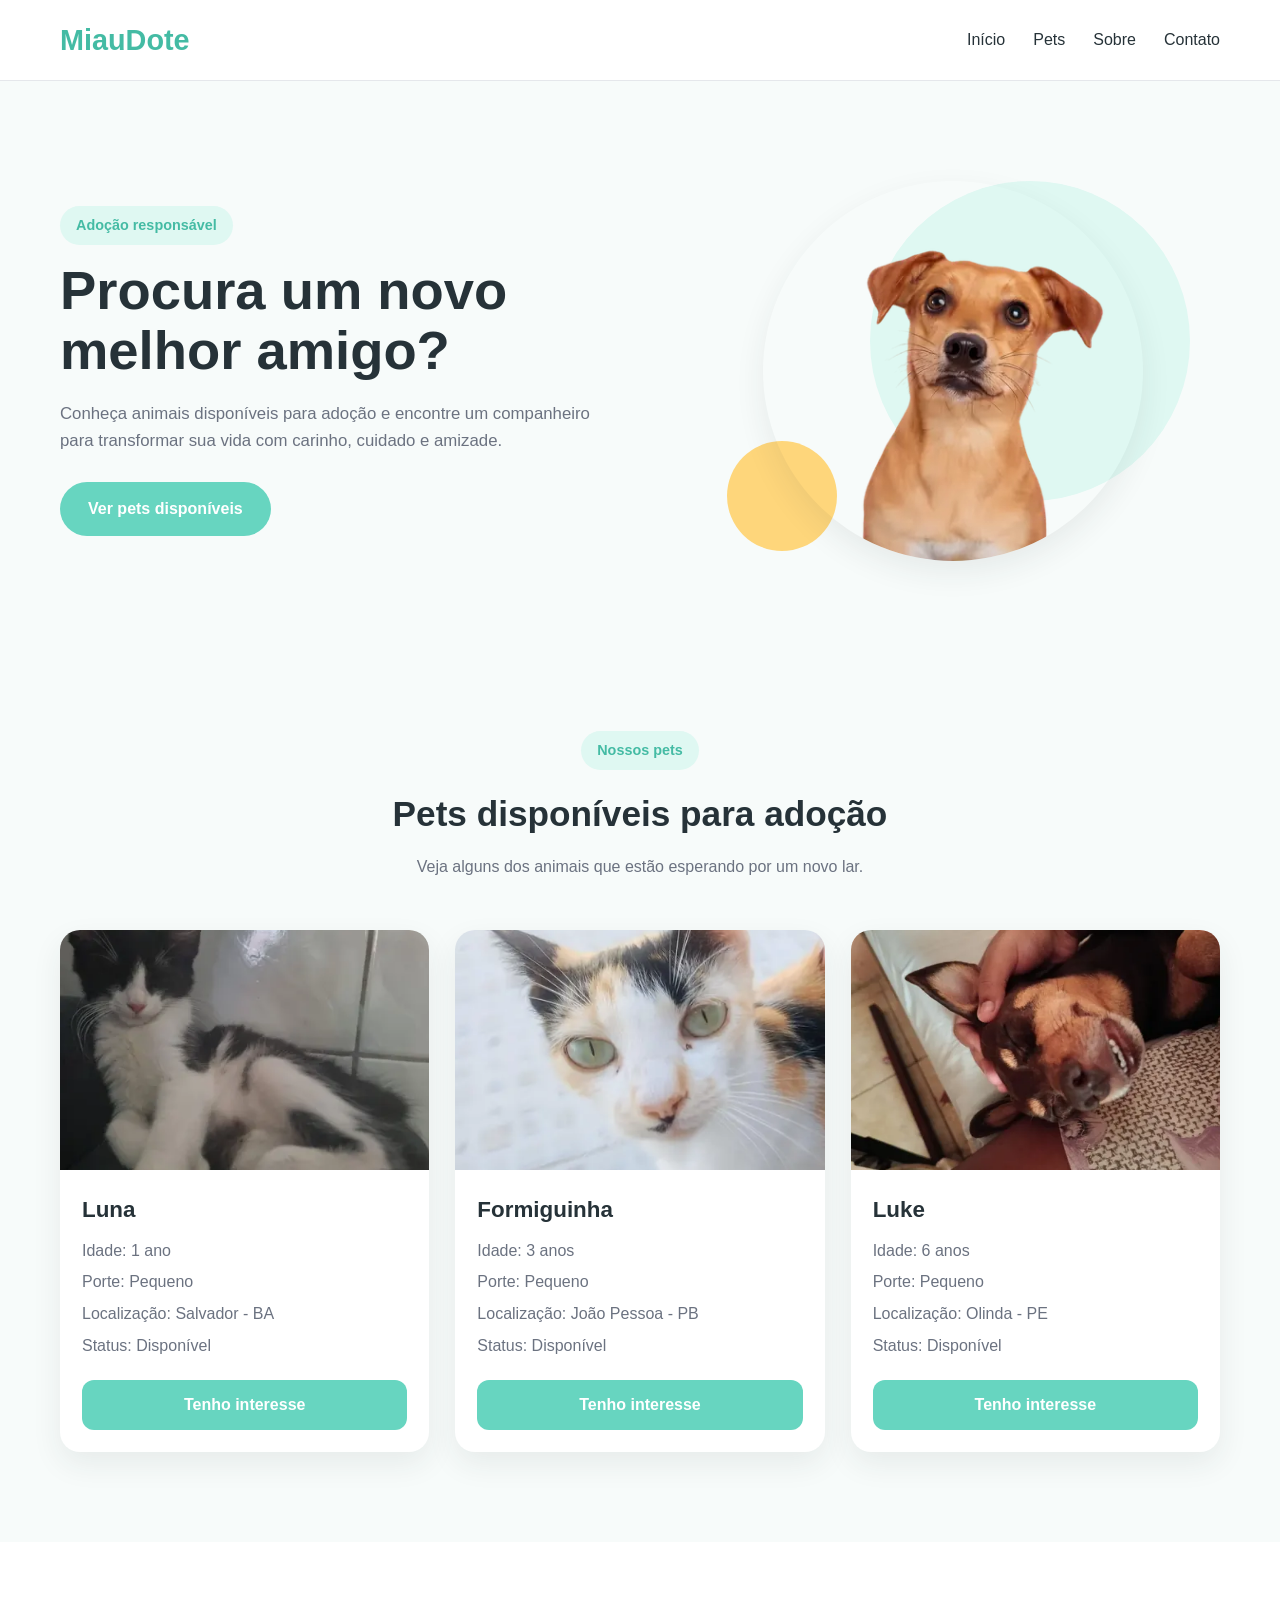
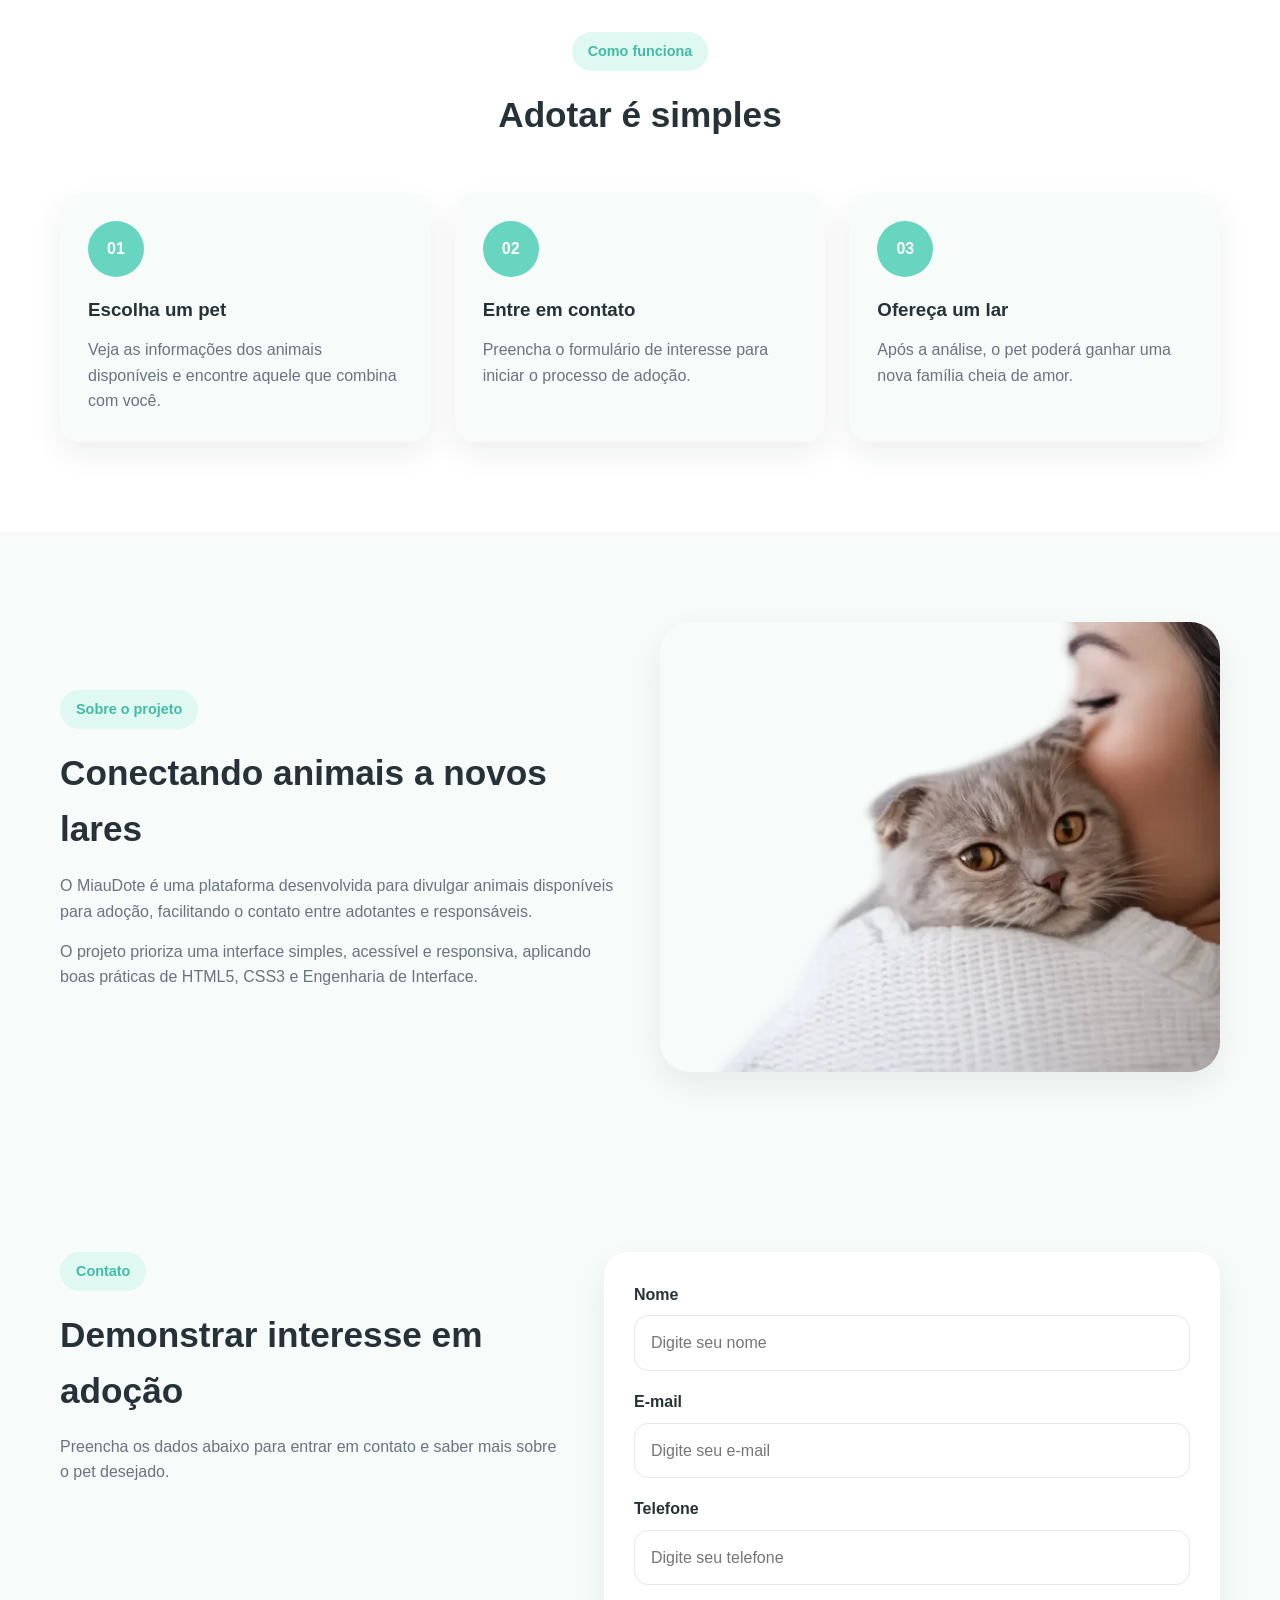
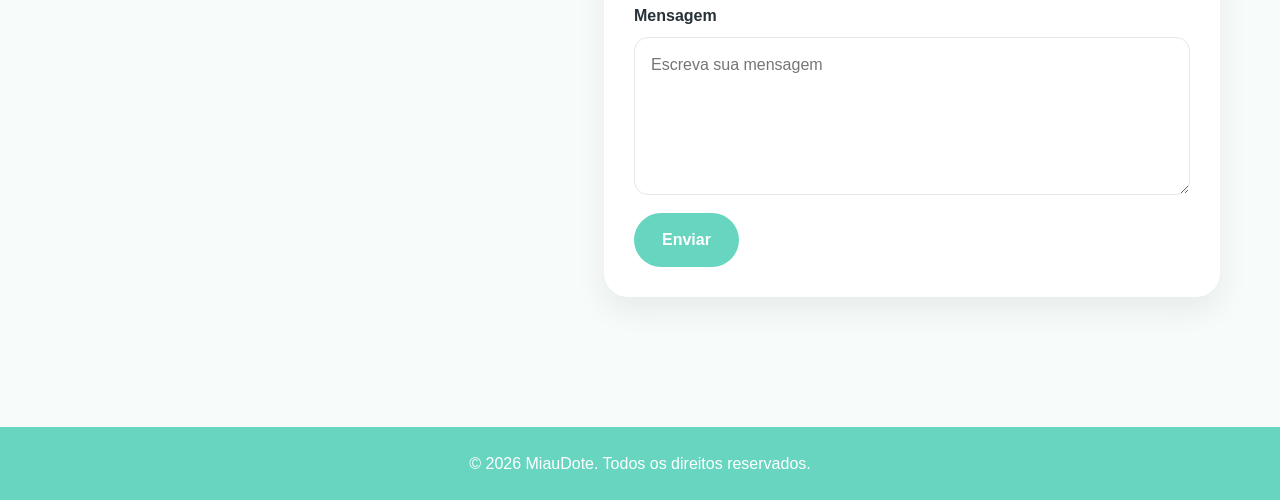
==== index.html @ f219fa68 "first commit" ====
<!DOCTYPE html>
<html lang="pt-BR">
<head>
  <meta charset="UTF-8">
  <meta name="viewport" content="width=device-width, initial-scale=1.0">
  <title>MiauDote</title>
  <link rel="stylesheet" href="./css/style.css">
</head>
<body>
  <header class="header">
    <div class="container header-content">
      <a href="#inicio" class="logo">MiauDote</a>

      <nav class="nav">
        <ul class="nav-list">
          <li><a href="#inicio">Início</a></li>
          <li><a href="#pets">Pets</a></li>
          <li><a href="#sobre">Sobre</a></li>
          <li><a href="#contato">Contato</a></li>
        </ul>
      </nav>
    </div>
  </header>

  <main>
    <section id="inicio" class="hero">
      <div class="container hero-content">
        <div class="hero-text">
          <span class="tag">Adoção responsável</span>
          <h1>Procura um novo melhor amigo?</h1>
          <p>
            Conheça animais disponíveis para adoção e encontre um companheiro
            para transformar sua vida com carinho, cuidado e amizade.
          </p>
          <a href="#pets" class="btn">Ver pets disponíveis</a>
        </div>

        <div class="hero-image">
          <div class="hero-shape hero-shape-1"></div>
          <div class="hero-shape hero-shape-2"></div>
          <img
            src="./img/pets/pet-destaque.webp"
            alt="Pet em destaque para adoção"
            width="600"
            height="400"
            decoding="async"
            fetchpriority="high"
          >
        </div>
      </div>
    </section>

    <section id="pets" class="pets section">
      <div class="container">
        <div class="section-top">
          <span class="section-tag">Nossos pets</span>
          <h2>Pets disponíveis para adoção</h2>
          <p>
            Veja alguns dos animais que estão esperando por um novo lar.
          </p>
        </div>

        <div class="pets-grid">
          <article class="pet-card">
            <img
              src="./img/pets/pet1.webp"
              alt="Gato disponível para adoção"
              width="450"
              height="600"
              loading="lazy"
              decoding="async"
            >
            <div class="pet-info">
              <h3>Luna</h3>
              <p>Idade: 1 ano</p>
              <p>Porte: Pequeno</p>
              <p>Localização: Salvador - BA</p>
              <p>Status: Disponível</p>
              <button>Tenho interesse</button>
            </div>
          </article>

          <article class="pet-card">
            <img
              src="./img/pets/pet2.webp"
              alt="Gato disponível para adoção"
              width="450"
              height="580"
              loading="lazy"
              decoding="async"
            >
            <div class="pet-info">
              <h3>Formiguinha</h3>
              <p>Idade: 3 anos</p>
              <p>Porte: Pequeno</p>
              <p>Localização: João Pessoa - PB</p>
              <p>Status: Disponível</p>
              <button>Tenho interesse</button>
            </div>
          </article>

          <article class="pet-card">
            <img
              src="./img/pets/pet3.webp"
              alt="Cachorro disponível para adoção"
              width="600"
              height="337"
              loading="lazy"
              decoding="async"
            >
            <div class="pet-info">
              <h3>Luke</h3>
              <p>Idade: 6 anos</p>
              <p>Porte: Pequeno</p>
              <p>Localização: Olinda - PE</p>
              <p>Status: Disponível</p>
              <button>Tenho interesse</button>
            </div>
          </article>
        </div>
      </div>
    </section>

    <section class="steps section">
      <div class="container">
        <div class="section-top">
          <span class="section-tag">Como funciona</span>
          <h2>Adotar é simples</h2>
        </div>

        <div class="steps-grid">
          <article class="step-card">
            <div class="step-number">01</div>
            <h3>Escolha um pet</h3>
            <p>Veja as informações dos animais disponíveis e encontre aquele que combina com você.</p>
          </article>

          <article class="step-card">
            <div class="step-number">02</div>
            <h3>Entre em contato</h3>
            <p>Preencha o formulário de interesse para iniciar o processo de adoção.</p>
          </article>

          <article class="step-card">
            <div class="step-number">03</div>
            <h3>Ofereça um lar</h3>
            <p>Após a análise, o pet poderá ganhar uma nova família cheia de amor.</p>
          </article>
        </div>
      </div>
    </section>

    <section id="sobre" class="about section">
      <div class="container about-content">
        <div class="about-text">
          <span class="section-tag">Sobre o projeto</span>
          <h2>Conectando animais a novos lares</h2>
          <p>
            O MiauDote é uma plataforma desenvolvida para divulgar animais
            disponíveis para adoção, facilitando o contato entre adotantes
            e responsáveis.
          </p>
          <p>
            O projeto prioriza uma interface simples, acessível e responsiva,
            aplicando boas práticas de HTML5, CSS3 e Engenharia de Interface.
          </p>
        </div>

        <div class="about-image">
          <img
            src="./img/pets/pet4.webp"
            alt="Pessoa segurando um gato"
            width="700"
            height="466"
            loading="lazy"
            decoding="async"
          >
        </div>
      </div>
    </section>

    <section id="contato" class="contact section">
      <div class="container contact-content">
        <div class="contact-text">
          <span class="section-tag">Contato</span>
          <h2>Demonstrar interesse em adoção</h2>
          <p>
            Preencha os dados abaixo para entrar em contato e saber mais sobre o pet desejado.
          </p>
        </div>

        <form class="contact-form">
          <div class="input-group">
            <label for="nome">Nome</label>
            <input type="text" id="nome" name="nome" placeholder="Digite seu nome">
          </div>

          <div class="input-group">
            <label for="email">E-mail</label>
            <input type="email" id="email" name="email" placeholder="Digite seu e-mail">
          </div>

          <div class="input-group">
            <label for="telefone">Telefone</label>
            <input type="tel" id="telefone" name="telefone" placeholder="Digite seu telefone">
          </div>

          <div class="input-group">
            <label for="mensagem">Mensagem</label>
            <textarea id="mensagem" name="mensagem" rows="5" placeholder="Escreva sua mensagem"></textarea>
          </div>

          <button type="submit" class="btn">Enviar</button>
        </form>
      </div>
    </section>
  </main>

  <footer class="footer">
    <div class="container footer-content">
      <p>&copy; 2026 MiauDote. Todos os direitos reservados.</p>
    </div>
  </footer>

  <script src="./js/script.js" defer></script>
</body>
</html>
---- css/style.css ----
:root {
  --cor-primaria: #67d5c0;
  --cor-primaria-escura: #44bba4;
  --cor-primaria-suave: #dff8f2;
  --cor-fundo: #f7fbfa;
  --cor-branca: #ffffff;
  --cor-texto: #263238;
  --cor-texto-suave: #6b7280;
  --cor-borda: #e5e7eb;
  --cor-destaque: #ffd166;
  --sombra: 0 12px 30px rgba(38, 50, 56, 0.08);
  --raio: 20px;
  --transicao: 0.3s ease;
}

* {
  margin: 0;
  padding: 0;
  box-sizing: border-box;
}

html {
  scroll-behavior: smooth;
}

body {
  font-family: Arial, Helvetica, sans-serif;
  background: var(--cor-fundo);
  color: var(--cor-texto);
  line-height: 1.6;
}

img {
  max-width: 100%;
  display: block;
}

a {
  text-decoration: none;
  color: inherit;
}

button,
input,
textarea {
  font: inherit;
}

.container {
  width: 100%;
  max-width: 1200px;
  margin: 0 auto;
  padding: 0 20px;
}

.section {
  padding: 90px 0;
}

.section-top {
  text-align: center;
  max-width: 700px;
  margin: 0 auto 50px;
}

.section-top h2 {
  font-size: 2.2rem;
  margin-bottom: 12px;
}

.section-top p {
  color: var(--cor-texto-suave);
}

.section-tag,
.tag {
  display: inline-block;
  background: var(--cor-primaria-suave);
  color: var(--cor-primaria-escura);
  padding: 8px 16px;
  border-radius: 999px;
  font-size: 0.9rem;
  font-weight: 600;
  margin-bottom: 16px;
}

.btn {
  display: inline-block;
  background: var(--cor-primaria);
  color: var(--cor-branca);
  padding: 14px 28px;
  border-radius: 999px;
  font-weight: 600;
  border: none;
  cursor: pointer;
  transition: var(--transicao);
}

.btn:hover {
  background: var(--cor-primaria-escura);
  transform: translateY(-2px);
}

.header {
  background: var(--cor-branca);
  border-bottom: 1px solid var(--cor-borda);
  position: sticky;
  top: 0;
  z-index: 1000;
}

.header-content {
  min-height: 80px;
  display: flex;
  justify-content: space-between;
  align-items: center;
}

.logo {
  font-size: 1.8rem;
  font-weight: 800;
  color: var(--cor-primaria-escura);
}

.nav-list {
  list-style: none;
  display: flex;
  gap: 28px;
}

.nav-list a {
  font-weight: 500;
  color: var(--cor-texto);
  transition: var(--transicao);
}

.nav-list a:hover {
  color: var(--cor-primaria-escura);
}

.hero {
  padding: 80px 0 60px;
}

.hero-content {
  display: grid;
  grid-template-columns: 1.1fr 1fr;
  align-items: center;
  gap: 40px;
}

.hero-text h1 {
  font-size: 3.4rem;
  line-height: 1.1;
  margin-bottom: 20px;
}

.hero-text p {
  color: var(--cor-texto-suave);
  font-size: 1.05rem;
  max-width: 560px;
  margin-bottom: 28px;
}

.hero-image {
  position: relative;
  display: flex;
  justify-content: center;
  align-items: center;
  min-height: 420px;
}

.hero-image img {
  width: 100%;
  max-width: 380px;
  height: 380px;
  object-fit: cover;
  object-position: center;
  border-radius: 50%;
  position: relative;
  z-index: 2;
  box-shadow: var(--sombra);
}

.hero-shape {
  position: absolute;
  border-radius: 50%;
  z-index: 1;
}

.hero-shape-1 {
  width: 320px;
  height: 320px;
  background: var(--cor-primaria-suave);
  top: 20px;
  right: 30px;
}

.hero-shape-2 {
  width: 110px;
  height: 110px;
  background: var(--cor-destaque);
  bottom: 30px;
  left: 40px;
  opacity: 0.85;
}

.pets-grid {
  display: grid;
  grid-template-columns: repeat(3, 1fr);
  gap: 26px;
}

.pet-card {
  background: var(--cor-branca);
  border-radius: var(--raio);
  overflow: hidden;
  box-shadow: var(--sombra);
  transition: var(--transicao);
}

.pet-card:hover {
  transform: translateY(-8px);
}

.pet-card img {
  width: 100%;
  height: 240px;
  object-fit: cover;
}

.pet-info {
  padding: 22px;
}

.pet-info h3 {
  font-size: 1.4rem;
  margin-bottom: 10px;
}

.pet-info p {
  color: var(--cor-texto-suave);
  margin-bottom: 6px;
}

.pet-info button {
  margin-top: 16px;
  width: 100%;
  padding: 12px;
  border: none;
  border-radius: 12px;
  background: var(--cor-primaria);
  color: var(--cor-branca);
  font-weight: 600;
  cursor: pointer;
  transition: var(--transicao);
}

.pet-info button:hover {
  background: var(--cor-primaria-escura);
}

.steps {
  background: var(--cor-branca);
}

.steps-grid {
  display: grid;
  grid-template-columns: repeat(3, 1fr);
  gap: 24px;
}

.step-card {
  background: var(--cor-fundo);
  border-radius: var(--raio);
  padding: 28px;
  box-shadow: var(--sombra);
}

.step-number {
  width: 56px;
  height: 56px;
  border-radius: 50%;
  background: var(--cor-primaria);
  color: var(--cor-branca);
  display: flex;
  align-items: center;
  justify-content: center;
  font-weight: 700;
  margin-bottom: 18px;
}

.step-card h3 {
  margin-bottom: 12px;
}

.step-card p {
  color: var(--cor-texto-suave);
}

.about-content {
  display: grid;
  grid-template-columns: 1fr 1fr;
  align-items: center;
  gap: 40px;
}

.about-text h2 {
  font-size: 2.2rem;
  margin-bottom: 16px;
}

.about-text p {
  color: var(--cor-texto-suave);
  margin-bottom: 14px;
}

.about-image img {
  border-radius: 30px;
  box-shadow: var(--sombra);
  width: 100%;
  max-height: 450px;
  object-fit: cover;
}

.contact-content {
  display: grid;
  grid-template-columns: 0.9fr 1.1fr;
  gap: 40px;
  align-items: start;
}

.contact-text h2 {
  font-size: 2.2rem;
  margin-bottom: 14px;
}

.contact-text p {
  color: var(--cor-texto-suave);
}

.contact-form {
  background: var(--cor-branca);
  padding: 30px;
  border-radius: 24px;
  box-shadow: var(--sombra);
}

.input-group {
  display: flex;
  flex-direction: column;
  margin-bottom: 18px;
}

.input-group label {
  margin-bottom: 8px;
  font-weight: 600;
}

.input-group input,
.input-group textarea {
  padding: 14px 16px;
  border: 1px solid var(--cor-borda);
  border-radius: 14px;
  outline: none;
  transition: var(--transicao);
}

.input-group input:focus,
.input-group textarea:focus {
  border-color: var(--cor-primaria);
  box-shadow: 0 0 0 4px rgba(103, 213, 192, 0.15);
}

.footer {
  background: var(--cor-primaria);
  color: var(--cor-branca);
  text-align: center;
  padding: 24px 0;
  margin-top: 40px;
}

@media (max-width: 992px) {
  .hero-content,
  .about-content,
  .contact-content {
    grid-template-columns: 1fr;
  }

  .hero-text {
    text-align: center;
  }

  .hero-text p {
    margin-left: auto;
    margin-right: auto;
  }

  .hero-image {
    margin-top: 10px;
  }

  .pets-grid,
  .steps-grid {
    grid-template-columns: repeat(2, 1fr);
  }
}

@media (max-width: 768px) {
  .header-content {
    flex-direction: column;
    justify-content: center;
    gap: 14px;
    padding: 18px 0;
  }

  .nav-list {
    flex-wrap: wrap;
    justify-content: center;
    gap: 16px;
  }

  .hero-text h1 {
    font-size: 2.4rem;
  }

  .section {
    padding: 70px 0;
  }

  .section-top h2,
  .about-text h2,
  .contact-text h2 {
    font-size: 1.8rem;
  }

  .pets-grid,
  .steps-grid {
    grid-template-columns: 1fr;
  }

  .hero-image img {
    max-width: 300px;
    height: 300px;
  }

  .hero-shape-1 {
    width: 240px;
    height: 240px;
  }

  .hero-shape-2 {
    width: 80px;
    height: 80px;
  }
}
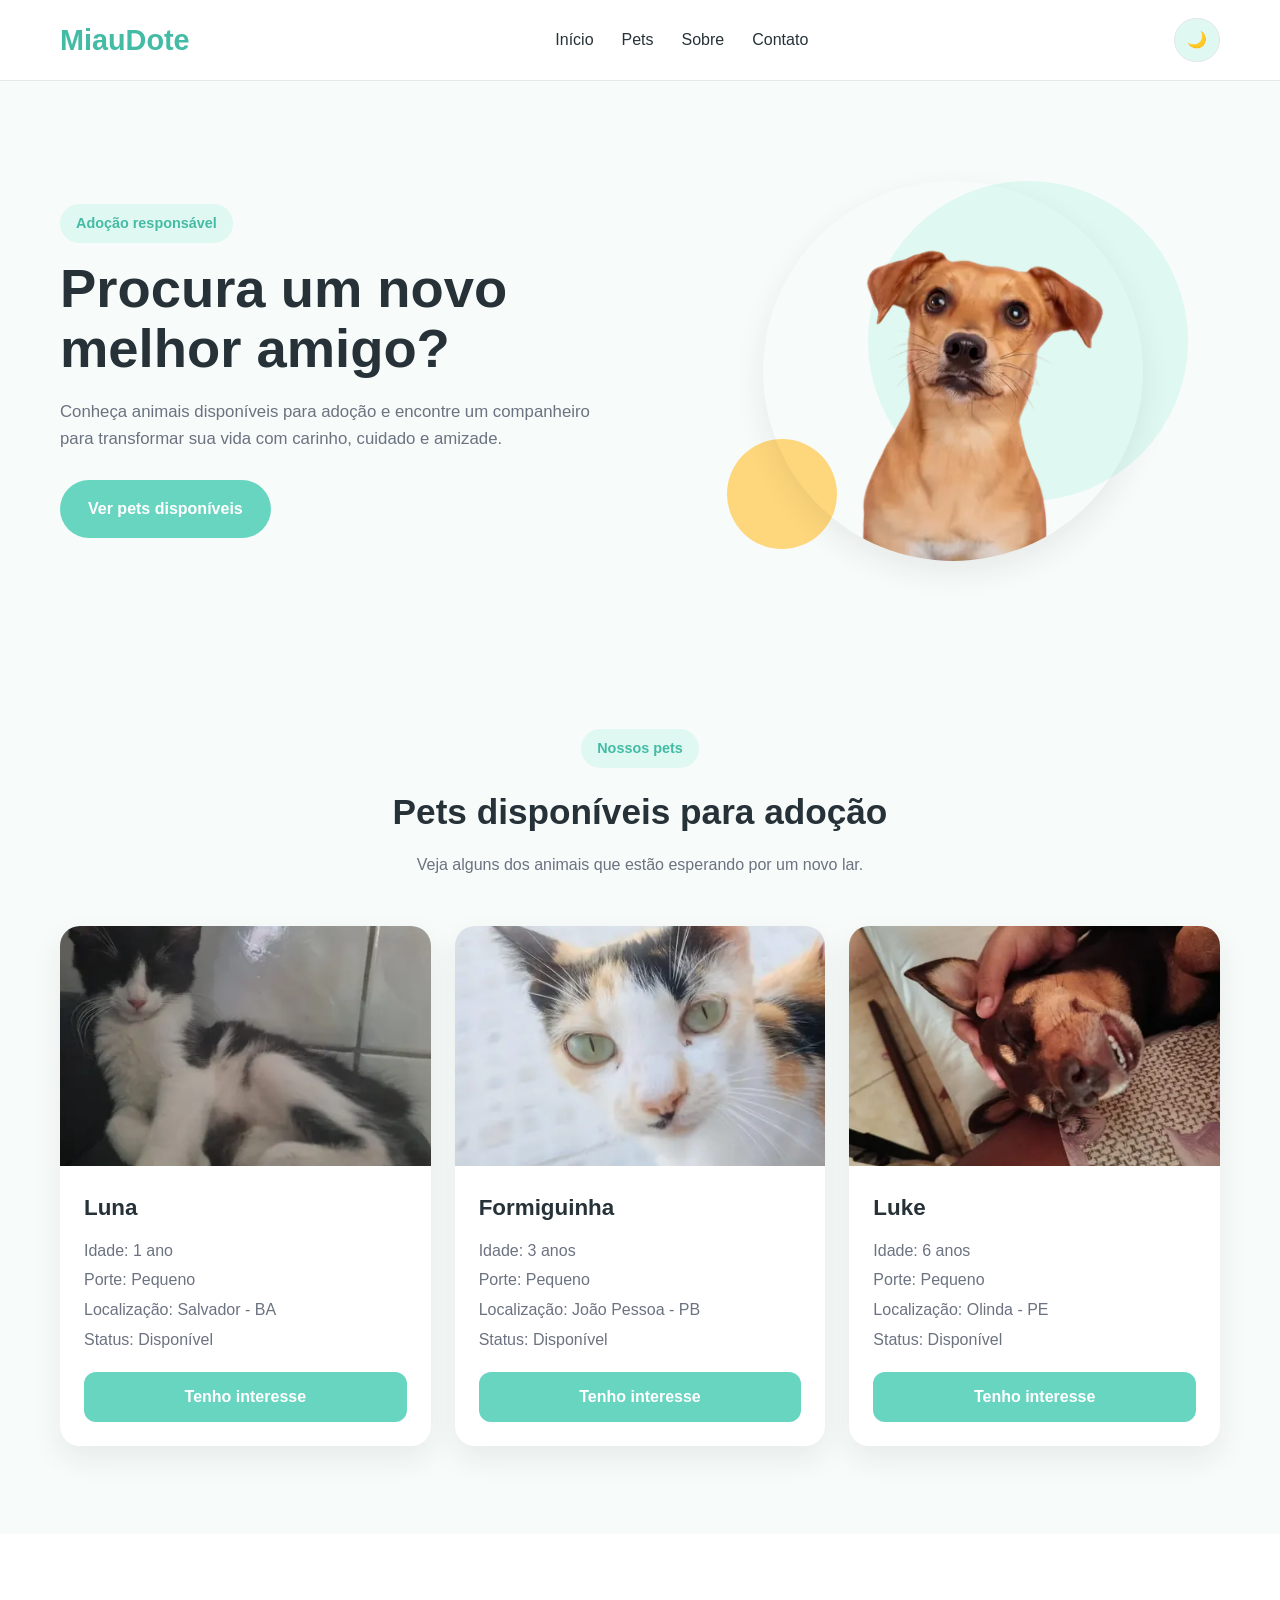
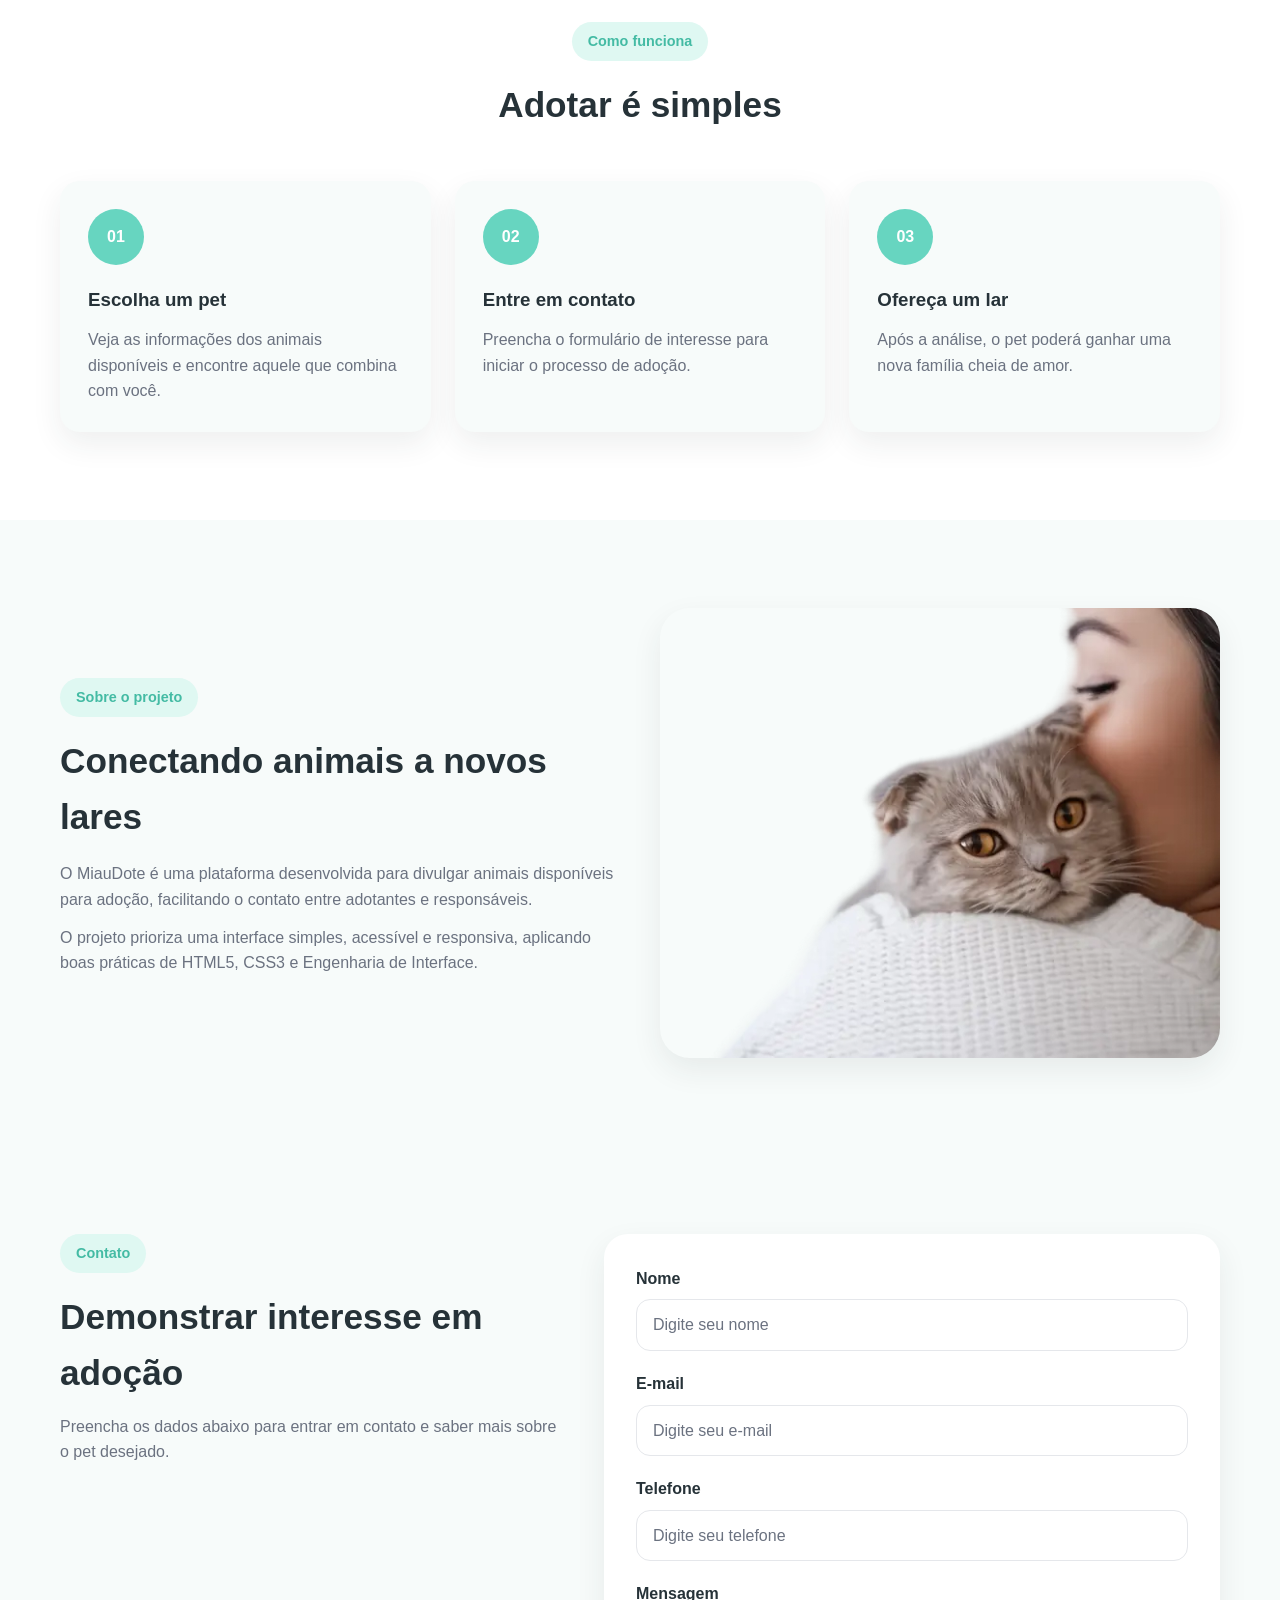
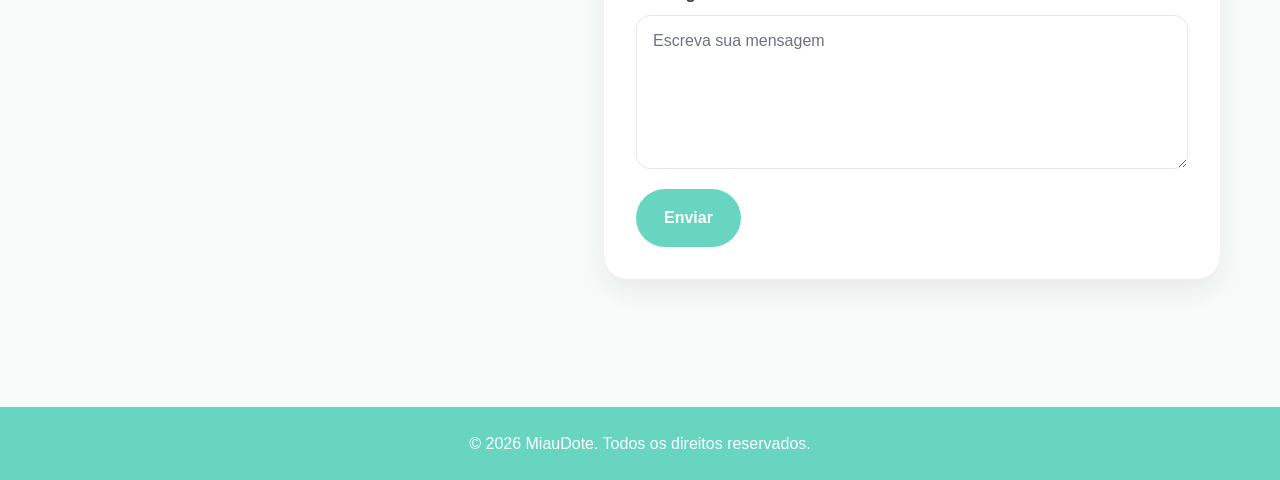
==== commit 761a3271: "Tokens-Types" ====
--- a/index.html
+++ b/index.html
@@ -1,9 +1,10 @@
 <!DOCTYPE html>
-<html lang="pt-BR">
+<html lang="pt-BR" data-theme="light">
 <head>
   <meta charset="UTF-8">
   <meta name="viewport" content="width=device-width, initial-scale=1.0">
   <title>MiauDote</title>
+  <meta name="description" content="Plataforma de adoção responsável para conectar pets a novos lares.">
   <link rel="stylesheet" href="./css/style.css">
 </head>
 <body>
@@ -11,7 +12,7 @@
     <div class="container header-content">
       <a href="#inicio" class="logo">MiauDote</a>
 
-      <nav class="nav">
+      <nav class="nav" aria-label="Navegação principal">
         <ul class="nav-list">
           <li><a href="#inicio">Início</a></li>
           <li><a href="#pets">Pets</a></li>
@@ -19,6 +20,10 @@
           <li><a href="#contato">Contato</a></li>
         </ul>
       </nav>
+
+      <button class="theme-toggle" id="theme-toggle" type="button" aria-label="Alternar tema">
+        🌙
+      </button>
     </div>
   </header>
 
--- a/css/style.css
+++ b/css/style.css
@@ -1,17 +1,7 @@
-:root {
-  --cor-primaria: #67d5c0;
-  --cor-primaria-escura: #44bba4;
-  --cor-primaria-suave: #dff8f2;
-  --cor-fundo: #f7fbfa;
-  --cor-branca: #ffffff;
-  --cor-texto: #263238;
-  --cor-texto-suave: #6b7280;
-  --cor-borda: #e5e7eb;
-  --cor-destaque: #ffd166;
-  --sombra: 0 12px 30px rgba(38, 50, 56, 0.08);
-  --raio: 20px;
-  --transicao: 0.3s ease;
-}
+@import url("./tokens/primitives.css");
+@import url("./tokens/semantic.css");
+@import url("./tokens/spacing.css");
+@import url("./tokens/typography.css");
 
 * {
   margin: 0;
@@ -24,10 +14,13 @@
 }
 
 body {
-  font-family: Arial, Helvetica, sans-serif;
-  background: var(--cor-fundo);
-  color: var(--cor-texto);
-  line-height: 1.6;
+  font-family: var(--font-family-base);
+  background: var(--color-bg-page);
+  color: var(--color-text-primary);
+  line-height: var(--line-height-base);
+  transition:
+    background-color var(--motion-duration-default) var(--motion-easing-default),
+    color var(--motion-duration-default) var(--motion-easing-default);
 }
 
 img {
@@ -48,118 +41,146 @@
 
 .container {
   width: 100%;
-  max-width: 1200px;
+  max-width: var(--layout-container-max);
   margin: 0 auto;
-  padding: 0 20px;
+  padding: 0 var(--space-container-inline);
 }
 
 .section {
-  padding: 90px 0;
+  padding: var(--space-section-block) 0;
 }
 
 .section-top {
   text-align: center;
-  max-width: 700px;
-  margin: 0 auto 50px;
+  max-width: var(--layout-section-max);
+  margin: 0 auto var(--space-12);
 }
 
 .section-top h2 {
-  font-size: 2.2rem;
-  margin-bottom: 12px;
+  font-size: var(--font-size-xl);
+  margin-bottom: var(--space-3);
 }
 
 .section-top p {
-  color: var(--cor-texto-suave);
+  color: var(--color-text-secondary);
 }
 
 .section-tag,
 .tag {
   display: inline-block;
-  background: var(--cor-primaria-suave);
-  color: var(--cor-primaria-escura);
-  padding: 8px 16px;
-  border-radius: 999px;
-  font-size: 0.9rem;
-  font-weight: 600;
-  margin-bottom: 16px;
+  background: var(--color-surface-soft);
+  color: var(--color-brand-hover);
+  padding: var(--space-2) var(--space-4);
+  border-radius: var(--radius-button);
+  font-size: var(--font-size-xs);
+  font-weight: var(--font-weight-semibold);
+  margin-bottom: var(--space-4);
 }
 
 .btn {
   display: inline-block;
-  background: var(--cor-primaria);
-  color: var(--cor-branca);
-  padding: 14px 28px;
-  border-radius: 999px;
-  font-weight: 600;
+  background: var(--color-brand);
+  color: var(--color-on-brand);
+  padding: var(--space-4) var(--space-7);
+  border-radius: var(--radius-button);
+  font-weight: var(--font-weight-semibold);
   border: none;
   cursor: pointer;
-  transition: var(--transicao);
+  transition:
+    background-color var(--motion-duration-default) var(--motion-easing-default),
+    transform var(--motion-duration-default) var(--motion-easing-default),
+    color var(--motion-duration-default) var(--motion-easing-default);
 }
 
 .btn:hover {
-  background: var(--cor-primaria-escura);
-  transform: translateY(-2px);
+  background: var(--color-brand-hover);
+  transform: translateY(var(--motion-lift-sm));
 }
 
 .header {
-  background: var(--cor-branca);
-  border-bottom: 1px solid var(--cor-borda);
+  background: var(--color-surface);
+  border-bottom: 1px solid var(--color-border-default);
   position: sticky;
-  top: 0;
-  z-index: 1000;
+  top: var(--position-sticky-top);
+  z-index: var(--z-header);
+  transition:
+    background-color var(--motion-duration-default) var(--motion-easing-default),
+    border-color var(--motion-duration-default) var(--motion-easing-default);
 }
 
 .header-content {
-  min-height: 80px;
+  min-height: var(--size-header-height);
   display: flex;
   justify-content: space-between;
   align-items: center;
+  gap: var(--space-4);
 }
 
 .logo {
-  font-size: 1.8rem;
-  font-weight: 800;
-  color: var(--cor-primaria-escura);
+  font-size: var(--font-size-lg);
+  font-weight: var(--font-weight-extrabold);
+  color: var(--color-brand-hover);
 }
 
 .nav-list {
   list-style: none;
   display: flex;
-  gap: 28px;
+  gap: var(--space-7);
 }
 
 .nav-list a {
-  font-weight: 500;
-  color: var(--cor-texto);
-  transition: var(--transicao);
+  font-weight: var(--font-weight-medium);
+  color: var(--color-text-primary);
+  transition:
+    color var(--motion-duration-default) var(--motion-easing-default);
 }
 
 .nav-list a:hover {
-  color: var(--cor-primaria-escura);
+  color: var(--color-brand-hover);
+}
+
+.theme-toggle {
+  background: var(--color-surface-soft);
+  color: var(--color-text-primary);
+  border: 1px solid var(--color-border-default);
+  border-radius: var(--radius-button);
+  padding: var(--space-2) var(--space-3);
+  cursor: pointer;
+  transition:
+    transform var(--motion-duration-default) var(--motion-easing-default),
+    background-color var(--motion-duration-default) var(--motion-easing-default),
+    color var(--motion-duration-default) var(--motion-easing-default),
+    border-color var(--motion-duration-default) var(--motion-easing-default);
+}
+
+.theme-toggle:hover {
+  transform: translateY(var(--motion-lift-sm));
+  background: var(--color-brand);
+  color: var(--color-on-brand);
 }
 
 .hero {
-  padding: 80px 0 60px;
+  padding: var(--space-20) 0 var(--space-15);
 }
 
 .hero-content {
   display: grid;
   grid-template-columns: 1.1fr 1fr;
   align-items: center;
-  gap: 40px;
+  gap: var(--space-10);
 }
 
 .hero-text h1 {
-  font-size: 3.4rem;
-  line-height: 1.1;
-  margin-bottom: 20px;
+  font-size: var(--font-size-hero);
+  line-height: var(--line-height-tight);
+  margin-bottom: var(--space-5);
 }
 
 .hero-text p {
-  color: var(--cor-texto-suave);
-  font-size: 1.05rem;
-  max-width: 560px;
-  margin-bottom: 28px;
+  color: var(--color-text-secondary);
+  font-size: var(--font-size-sm);
+  max-width: var(--layout-text-max);
+  margin-bottom: var(--space-7);
 }
 
 .hero-image {
@@ -167,217 +188,232 @@
   display: flex;
   justify-content: center;
   align-items: center;
-  min-height: 420px;
+  min-height: var(--size-hero-min-height);
 }
 
 .hero-image img {
   width: 100%;
-  max-width: 380px;
-  height: 380px;
+  max-width: var(--size-hero-image);
+  height: var(--size-hero-image);
   object-fit: cover;
   object-position: center;
-  border-radius: 50%;
+  border-radius: var(--radius-round);
   position: relative;
-  z-index: 2;
-  box-shadow: var(--sombra);
+  z-index: var(--z-surface);
+  box-shadow: var(--shadow-default);
 }
 
 .hero-shape {
   position: absolute;
-  border-radius: 50%;
-  z-index: 1;
+  border-radius: var(--radius-round);
+  z-index: var(--z-decoration);
 }
 
 .hero-shape-1 {
-  width: 320px;
-  height: 320px;
-  background: var(--cor-primaria-suave);
-  top: 20px;
-  right: 30px;
+  width: var(--size-hero-shape-lg);
+  height: var(--size-hero-shape-lg);
+  background: var(--color-surface-soft);
+  top: var(--space-5);
+  right: var(--space-8);
 }
 
 .hero-shape-2 {
-  width: 110px;
-  height: 110px;
-  background: var(--cor-destaque);
-  bottom: 30px;
-  left: 40px;
+  width: var(--size-hero-shape-sm);
+  height: var(--size-hero-shape-sm);
+  background: var(--color-accent);
+  bottom: var(--space-8);
+  left: var(--space-10);
   opacity: 0.85;
 }
 
 .pets-grid {
   display: grid;
   grid-template-columns: repeat(3, 1fr);
-  gap: 26px;
+  gap: var(--space-6);
 }
 
 .pet-card {
-  background: var(--cor-branca);
-  border-radius: var(--raio);
+  background: var(--color-surface);
+  border-radius: var(--radius-card);
   overflow: hidden;
-  box-shadow: var(--sombra);
-  transition: var(--transicao);
+  box-shadow: var(--shadow-default);
+  transition:
+    transform var(--motion-duration-default) var(--motion-easing-default),
+    background-color var(--motion-duration-default) var(--motion-easing-default);
 }
 
 .pet-card:hover {
-  transform: translateY(-8px);
+  transform: translateY(var(--motion-lift-md));
 }
 
 .pet-card img {
   width: 100%;
-  height: 240px;
+  height: var(--size-card-image-height);
   object-fit: cover;
 }
 
 .pet-info {
-  padding: 22px;
+  padding: var(--space-card-padding);
 }
 
 .pet-info h3 {
-  font-size: 1.4rem;
-  margin-bottom: 10px;
+  font-size: var(--font-size-md);
+  margin-bottom: var(--space-3);
 }
 
 .pet-info p {
-  color: var(--cor-texto-suave);
-  margin-bottom: 6px;
+  color: var(--color-text-secondary);
+  margin-bottom: var(--space-1);
 }
 
 .pet-info button {
-  margin-top: 16px;
+  margin-top: var(--space-4);
   width: 100%;
-  padding: 12px;
+  padding: var(--space-3);
   border: none;
-  border-radius: 12px;
-  background: var(--cor-primaria);
-  color: var(--cor-branca);
-  font-weight: 600;
+  border-radius: var(--radius-control);
+  background: var(--color-brand);
+  color: var(--color-on-brand);
+  font-weight: var(--font-weight-semibold);
   cursor: pointer;
-  transition: var(--transicao);
+  transition:
+    background-color var(--motion-duration-default) var(--motion-easing-default),
+    transform var(--motion-duration-default) var(--motion-easing-default);
 }
 
 .pet-info button:hover {
-  background: var(--cor-primaria-escura);
+  background: var(--color-brand-hover);
 }
 
 .steps {
-  background: var(--cor-branca);
+  background: var(--color-surface);
 }
 
 .steps-grid {
   display: grid;
   grid-template-columns: repeat(3, 1fr);
-  gap: 24px;
+  gap: var(--space-6);
 }
 
 .step-card {
-  background: var(--cor-fundo);
-  border-radius: var(--raio);
-  padding: 28px;
-  box-shadow: var(--sombra);
+  background: var(--color-bg-page);
+  border-radius: var(--radius-card);
+  padding: var(--space-7);
+  box-shadow: var(--shadow-default);
 }
 
 .step-number {
-  width: 56px;
-  height: 56px;
-  border-radius: 50%;
-  background: var(--cor-primaria);
-  color: var(--cor-branca);
+  width: var(--size-step-badge);
+  height: var(--size-step-badge);
+  border-radius: var(--radius-round);
+  background: var(--color-brand);
+  color: var(--color-on-brand);
   display: flex;
   align-items: center;
   justify-content: center;
-  font-weight: 700;
-  margin-bottom: 18px;
+  font-weight: var(--font-weight-bold);
+  margin-bottom: var(--space-5);
 }
 
 .step-card h3 {
-  margin-bottom: 12px;
+  margin-bottom: var(--space-3);
 }
 
 .step-card p {
-  color: var(--cor-texto-suave);
+  color: var(--color-text-secondary);
 }
 
 .about-content {
   display: grid;
   grid-template-columns: 1fr 1fr;
   align-items: center;
-  gap: 40px;
+  gap: var(--space-10);
 }
 
 .about-text h2 {
-  font-size: 2.2rem;
-  margin-bottom: 16px;
+  font-size: var(--font-size-xl);
+  margin-bottom: var(--space-4);
 }
 
 .about-text p {
-  color: var(--cor-texto-suave);
-  margin-bottom: 14px;
+  color: var(--color-text-secondary);
+  margin-bottom: var(--space-3);
 }
 
 .about-image img {
-  border-radius: 30px;
-  box-shadow: var(--sombra);
+  border-radius: var(--radius-image);
+  box-shadow: var(--shadow-default);
   width: 100%;
-  max-height: 450px;
+  max-height: var(--size-about-image-max-height);
   object-fit: cover;
 }
 
 .contact-content {
   display: grid;
   grid-template-columns: 0.9fr 1.1fr;
-  gap: 40px;
+  gap: var(--space-10);
   align-items: start;
 }
 
 .contact-text h2 {
-  font-size: 2.2rem;
-  margin-bottom: 14px;
+  font-size: var(--font-size-xl);
+  margin-bottom: var(--space-3);
 }
 
 .contact-text p {
-  color: var(--cor-texto-suave);
+  color: var(--color-text-secondary);
 }
 
 .contact-form {
-  background: var(--cor-branca);
-  padding: 30px;
-  border-radius: 24px;
-  box-shadow: var(--sombra);
+  background: var(--color-surface);
+  padding: var(--space-form-padding);
+  border-radius: var(--radius-panel);
+  box-shadow: var(--shadow-default);
 }
 
 .input-group {
   display: flex;
   flex-direction: column;
-  margin-bottom: 18px;
+  margin-bottom: var(--space-5);
 }
 
 .input-group label {
-  margin-bottom: 8px;
-  font-weight: 600;
+  margin-bottom: var(--space-2);
+  font-weight: var(--font-weight-semibold);
 }
 
 .input-group input,
 .input-group textarea {
-  padding: 14px 16px;
-  border: 1px solid var(--cor-borda);
-  border-radius: 14px;
+  padding: var(--space-3) var(--space-4);
+  border: 1px solid var(--color-border-default);
+  border-radius: var(--radius-input);
   outline: none;
-  transition: var(--transicao);
+  background: var(--color-surface);
+  color: var(--color-text-primary);
+  transition:
+    border-color var(--motion-duration-default) var(--motion-easing-default),
+    box-shadow var(--motion-duration-default) var(--motion-easing-default),
+    background-color var(--motion-duration-default) var(--motion-easing-default),
+    color var(--motion-duration-default) var(--motion-easing-default);
+}
+
+.input-group input::placeholder,
+.input-group textarea::placeholder {
+  color: var(--color-text-secondary);
 }
 
 .input-group input:focus,
 .input-group textarea:focus {
-  border-color: var(--cor-primaria);
-  box-shadow: 0 0 0 4px rgba(103, 213, 192, 0.15);
+  border-color: var(--color-brand);
+  box-shadow: var(--shadow-focus);
 }
 
 .footer {
-  background: var(--cor-primaria);
-  color: var(--cor-branca);
+  background: var(--color-brand);
+  color: var(--color-on-brand);
   text-align: center;
-  padding: 24px 0;
-  margin-top: 40px;
+  padding: var(--space-6) 0;
+  margin-top: var(--space-10);
 }
 
 @media (max-width: 992px) {
@@ -397,7 +433,7 @@
   }
 
   .hero-image {
-    margin-top: 10px;
+    margin-top: var(--space-2);
   }
 
   .pets-grid,
@@ -408,30 +444,30 @@
 
 @media (max-width: 768px) {
   .header-content {
-    flex-direction: column;
+    flex-wrap: wrap;
     justify-content: center;
-    gap: 14px;
-    padding: 18px 0;
+    gap: var(--space-3);
+    padding: var(--space-4) 0;
   }
 
   .nav-list {
     flex-wrap: wrap;
     justify-content: center;
-    gap: 16px;
+    gap: var(--space-4);
   }
 
   .hero-text h1 {
-    font-size: 2.4rem;
+    font-size: var(--font-size-2xl);
   }
 
   .section {
-    padding: 70px 0;
+    padding: var(--space-18) 0;
   }
 
   .section-top h2,
   .about-text h2,
   .contact-text h2 {
-    font-size: 1.8rem;
+    font-size: var(--font-size-lg);
   }
 
   .pets-grid,
@@ -440,17 +476,17 @@
   }
 
   .hero-image img {
-    max-width: 300px;
-    height: 300px;
+    max-width: var(--size-hero-image-mobile);
+    height: var(--size-hero-image-mobile);
   }
 
   .hero-shape-1 {
-    width: 240px;
-    height: 240px;
+    width: var(--size-hero-shape-lg-mobile);
+    height: var(--size-hero-shape-lg-mobile);
   }
 
   .hero-shape-2 {
-    width: 80px;
-    height: 80px;
+    width: var(--size-hero-shape-sm-mobile);
+    height: var(--size-hero-shape-sm-mobile);
   }
 }
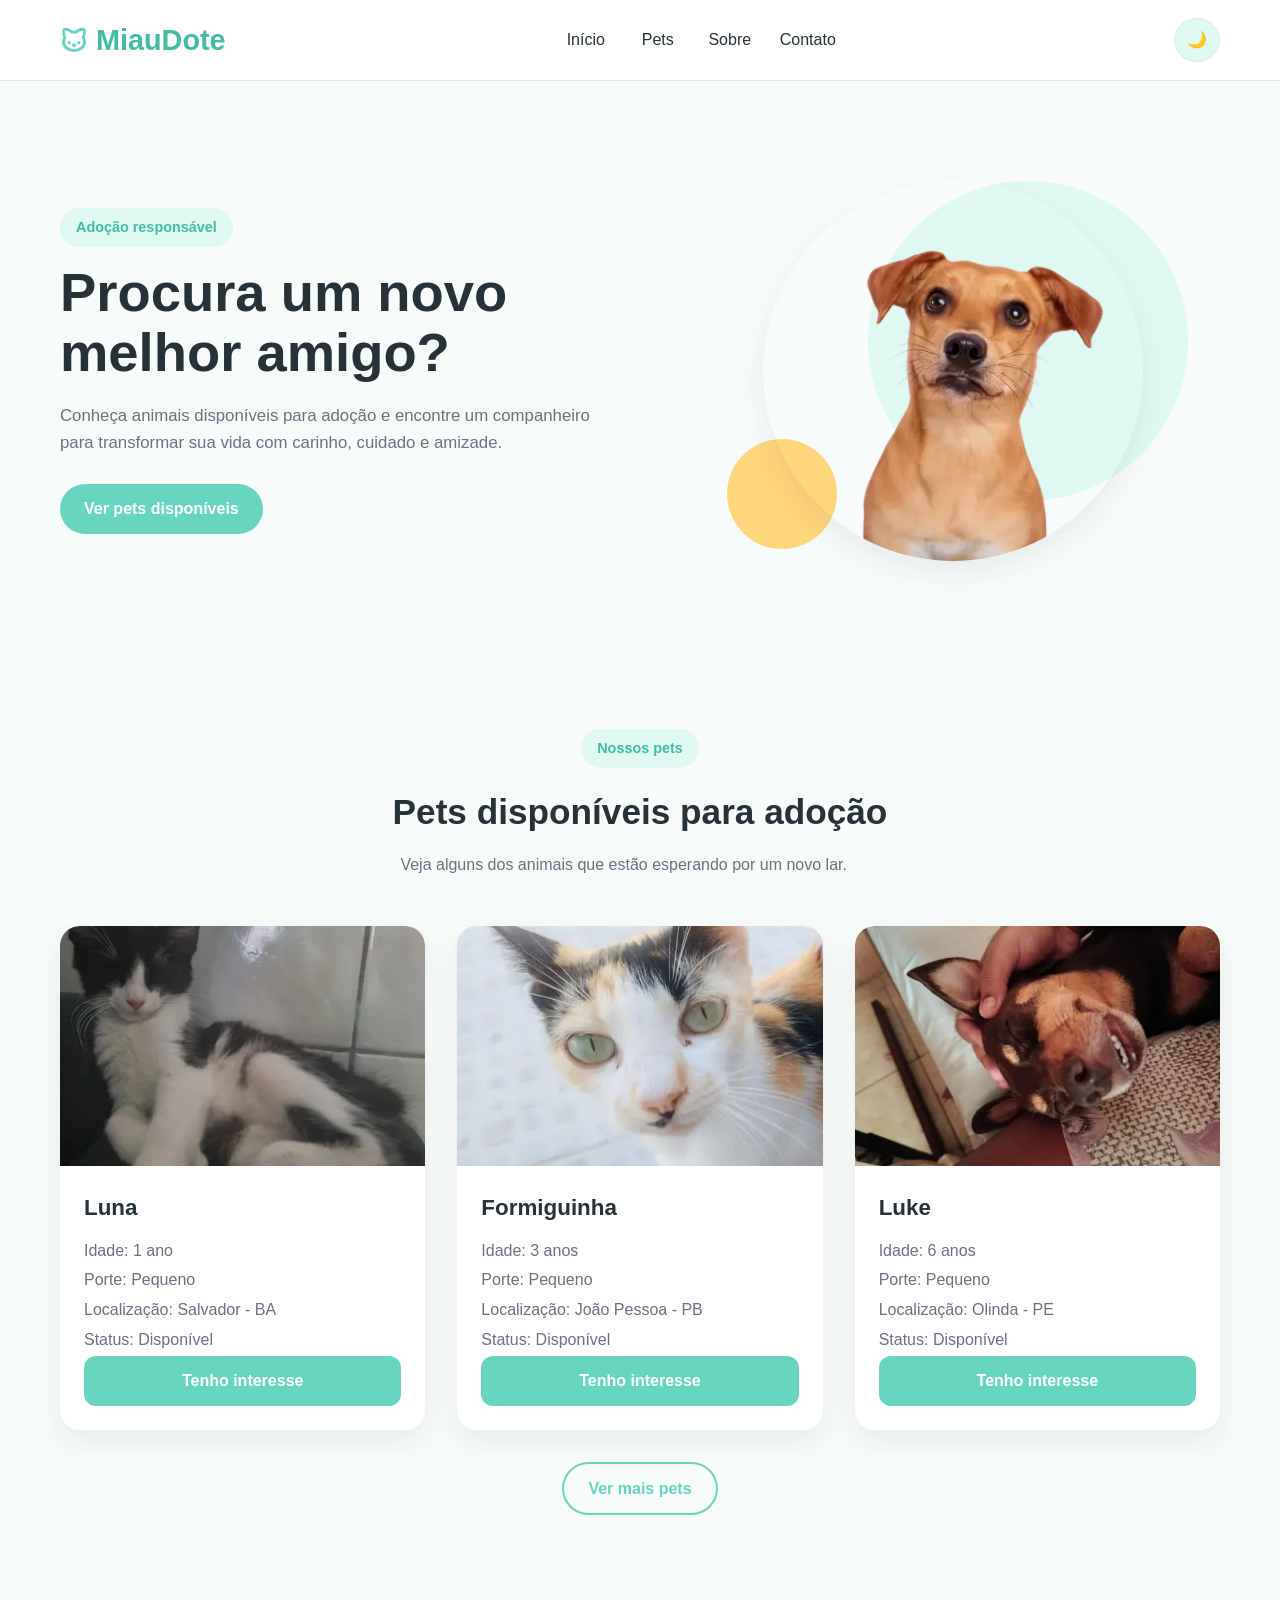
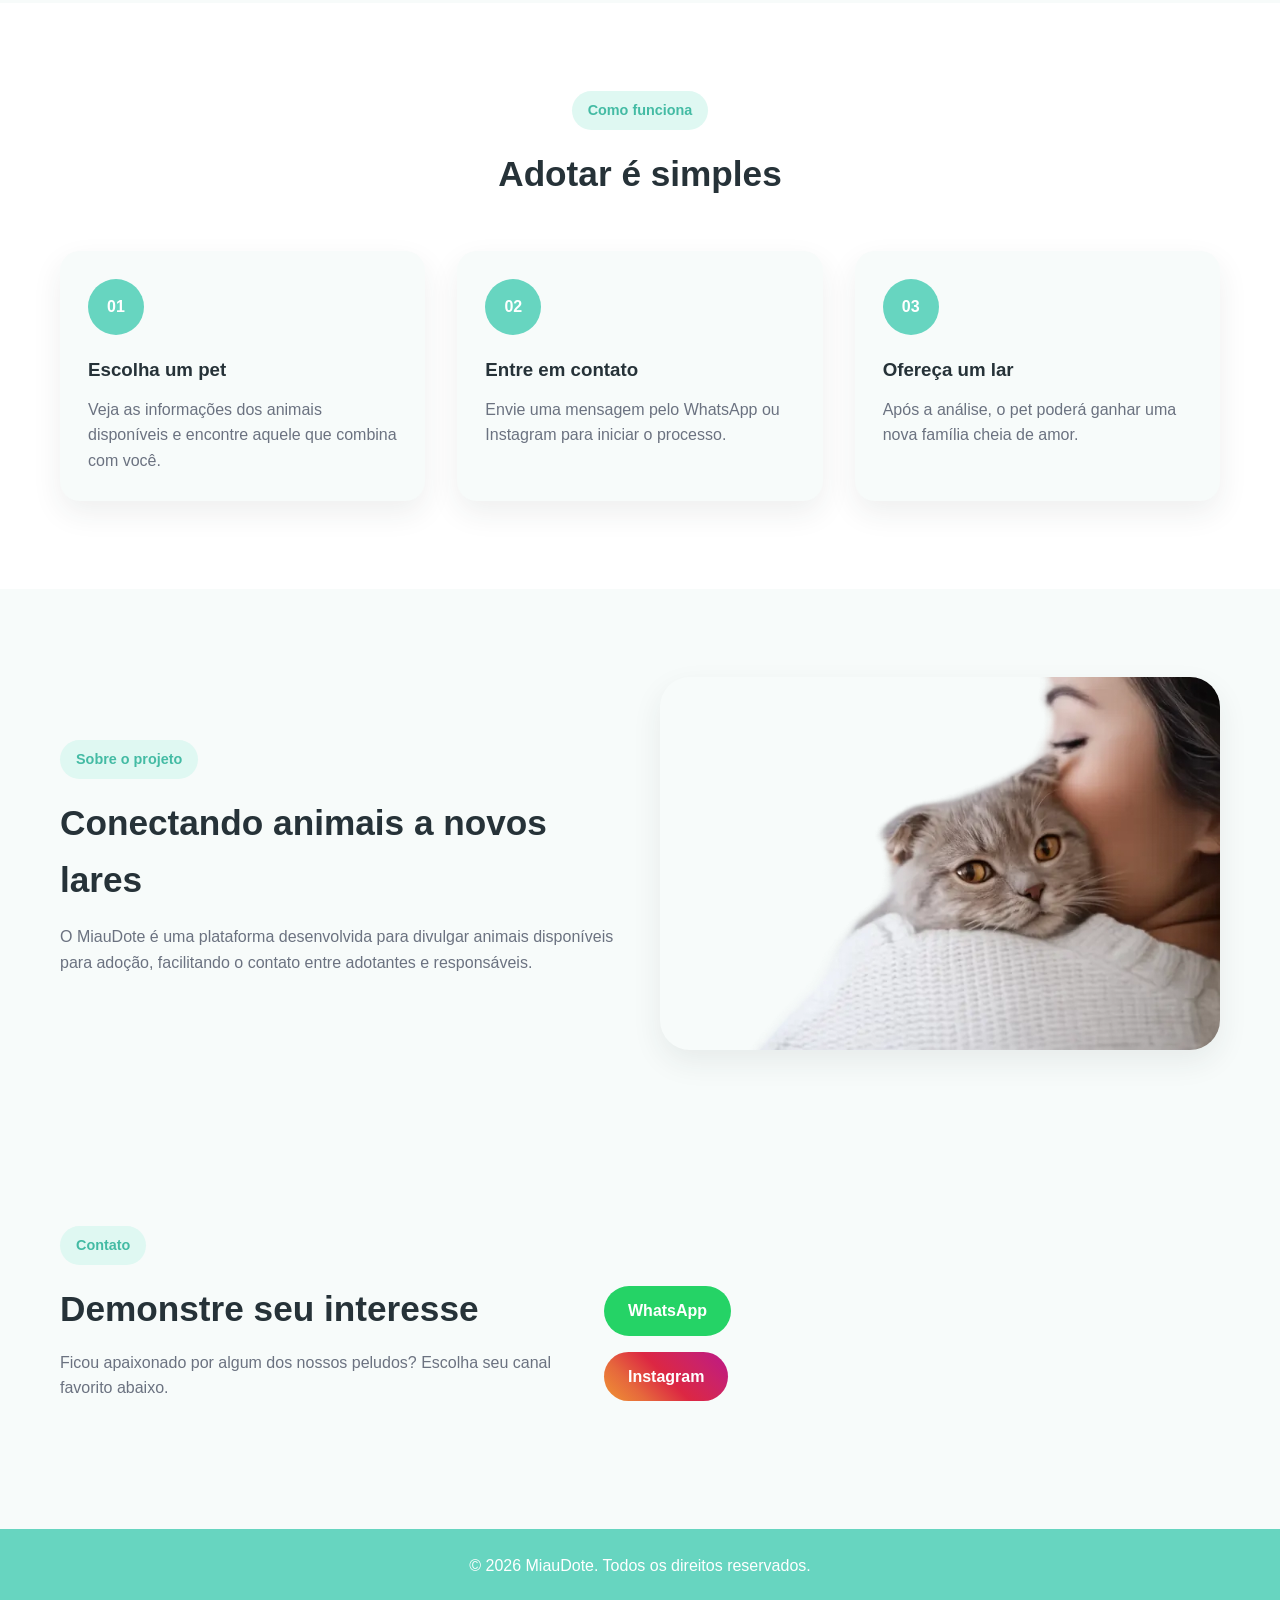
==== commit 53180262: "feat: tela-pets.html" ====
--- a/index.html
+++ b/index.html
@@ -1,21 +1,33 @@
 <!DOCTYPE html>
 <html lang="pt-BR" data-theme="light">
 <head>
+  <!-- Metadados e links de recursos -->
   <meta charset="UTF-8">
   <meta name="viewport" content="width=device-width, initial-scale=1.0">
   <title>MiauDote</title>
   <meta name="description" content="Plataforma de adoção responsável para conectar pets a novos lares.">
+  <link rel="icon" href="data:,">
   <link rel="stylesheet" href="./css/style.css">
 </head>
 <body>
+
+  <!-- Cabeçalho Principal: Contém a logo e navegação -->
   <header class="header">
     <div class="container header-content">
-      <a href="#inicio" class="logo">MiauDote</a>
+      <a href="index.html" class="logo">
+        <svg xmlns="http://www.w3.org/2000/svg" width="28" height="28" viewBox="0 0 24 24" fill="none" stroke="var(--color-brand)" stroke-width="2.5" stroke-linecap="round" stroke-linejoin="round">
+          <path d="M12 5c.67 0 1.35.09 2 .26 1.78-2 5.03-2.84 6.42-2.26 1.4.58-.42 7-.42 7 .57 1.07 1 2.24 1 3.44C21 17.9 16.97 21 12 21s-9-3-9-7.56c0-1.25.5-2.4 1.1-3.44 0 0-1.89-6.42-.5-7 1.39-.58 4.72.23 6.5 2.23A9.04 9.04 0 0 1 12 5Z"></path>
+          <path d="M8 14v.5"></path>
+          <path d="M16 14v.5"></path>
+          <path d="M11.25 16.25h1.5L12 17l-.75-.75Z"></path>
+        </svg>
+        MiauDote
+      </a>
 
       <nav class="nav" aria-label="Navegação principal">
         <ul class="nav-list">
           <li><a href="#inicio">Início</a></li>
-          <li><a href="#pets">Pets</a></li>
+          <li><a href="pets.html">Pets</a></li>
           <li><a href="#sobre">Sobre</a></li>
           <li><a href="#contato">Contato</a></li>
         </ul>
@@ -28,6 +40,7 @@
   </header>
 
   <main>
+    <!-- Seção Hero: Destaque inicial da página -->
     <section id="inicio" class="hero">
       <div class="container hero-content">
         <div class="hero-text">
@@ -37,7 +50,7 @@
             Conheça animais disponíveis para adoção e encontre um companheiro
             para transformar sua vida com carinho, cuidado e amizade.
           </p>
-          <a href="#pets" class="btn">Ver pets disponíveis</a>
+          <a href="pets.html" class="btn">Ver pets disponíveis</a>
         </div>
 
         <div class="hero-image">
@@ -55,77 +68,61 @@
       </div>
     </section>
 
+    <!-- Seção Pets: Grid dos animais em destaque -->
     <section id="pets" class="pets section">
       <div class="container">
         <div class="section-top">
           <span class="section-tag">Nossos pets</span>
           <h2>Pets disponíveis para adoção</h2>
-          <p>
-            Veja alguns dos animais que estão esperando por um novo lar.
-          </p>
+          <p>Veja alguns dos animais que estão esperando por um novo lar.</p>
         </div>
 
         <div class="pets-grid">
+          <!-- Card individual de pet -->
           <article class="pet-card">
-            <img
-              src="./img/pets/pet1.webp"
-              alt="Gato disponível para adoção"
-              width="450"
-              height="600"
-              loading="lazy"
-              decoding="async"
-            >
+            <img src="./img/pets/luna.webp" alt="Gato disponível para adoção" width="450" height="600" loading="lazy" decoding="async">
             <div class="pet-info">
               <h3>Luna</h3>
               <p>Idade: 1 ano</p>
               <p>Porte: Pequeno</p>
               <p>Localização: Salvador - BA</p>
               <p>Status: Disponível</p>
-              <button>Tenho interesse</button>
+              <a href="https://wa.me/5583999999999?text=Olá!%20Gostaria%20de%20saber%20mais%20sobre%20a%20Luna." target="_blank" class="btn-adotar">Tenho interesse</a>
             </div>
           </article>
 
           <article class="pet-card">
-            <img
-              src="./img/pets/pet2.webp"
-              alt="Gato disponível para adoção"
-              width="450"
-              height="580"
-              loading="lazy"
-              decoding="async"
-            >
+            <img src="./img/pets/formiguinha.webp" alt="Gato disponível para adoção" width="450" height="580" loading="lazy" decoding="async">
             <div class="pet-info">
               <h3>Formiguinha</h3>
               <p>Idade: 3 anos</p>
               <p>Porte: Pequeno</p>
               <p>Localização: João Pessoa - PB</p>
               <p>Status: Disponível</p>
-              <button>Tenho interesse</button>
+              <a href="https://wa.me/5583999999999?text=Olá!%20Gostaria%20de%20saber%20mais%20sobre%20a%20Formiguinha." target="_blank" class="btn-adotar">Tenho interesse</a>
             </div>
           </article>
 
           <article class="pet-card">
-            <img
-              src="./img/pets/pet3.webp"
-              alt="Cachorro disponível para adoção"
-              width="600"
-              height="337"
-              loading="lazy"
-              decoding="async"
-            >
+            <img src="./img/pets/luke.webp" alt="Cachorro disponível para adoção" width="600" height="337" loading="lazy" decoding="async">
             <div class="pet-info">
               <h3>Luke</h3>
               <p>Idade: 6 anos</p>
               <p>Porte: Pequeno</p>
               <p>Localização: Olinda - PE</p>
               <p>Status: Disponível</p>
-              <button>Tenho interesse</button>
+              <a href="https://wa.me/5583999999999?text=Olá!%20Gostaria%20de%20saber%20mais%20sobre%20o%20Luke." target="_blank" class="btn-adotar">Tenho interesse</a>
             </div>
           </article>
+        </div>
+
+        <div class="center-action">
+          <a href="pets.html" class="btn btn-outline">Ver mais pets</a>
         </div>
       </div>
     </section>
 
+    <!-- Seção Como Funciona: Explicação do processo -->
     <section class="steps section">
       <div class="container">
         <div class="section-top">
@@ -139,13 +136,11 @@
             <h3>Escolha um pet</h3>
             <p>Veja as informações dos animais disponíveis e encontre aquele que combina com você.</p>
           </article>
-
           <article class="step-card">
             <div class="step-number">02</div>
             <h3>Entre em contato</h3>
-            <p>Preencha o formulário de interesse para iniciar o processo de adoção.</p>
+            <p>Envie uma mensagem pelo WhatsApp ou Instagram para iniciar o processo.</p>
           </article>
-
           <article class="step-card">
             <div class="step-number">03</div>
             <h3>Ofereça um lar</h3>
@@ -155,72 +150,38 @@
       </div>
     </section>
 
+    <!-- Seção Sobre: Informações do projeto -->
     <section id="sobre" class="about section">
       <div class="container about-content">
         <div class="about-text">
           <span class="section-tag">Sobre o projeto</span>
           <h2>Conectando animais a novos lares</h2>
-          <p>
-            O MiauDote é uma plataforma desenvolvida para divulgar animais
-            disponíveis para adoção, facilitando o contato entre adotantes
-            e responsáveis.
-          </p>
-          <p>
-            O projeto prioriza uma interface simples, acessível e responsiva,
-            aplicando boas práticas de HTML5, CSS3 e Engenharia de Interface.
-          </p>
+          <p>O MiauDote é uma plataforma desenvolvida para divulgar animais disponíveis para adoção, facilitando o contato entre adotantes e responsáveis.</p>
         </div>
-
         <div class="about-image">
-          <img
-            src="./img/pets/pet4.webp"
-            alt="Pessoa segurando um gato"
-            width="700"
-            height="466"
-            loading="lazy"
-            decoding="async"
-          >
+          <img src="./img/pets/pet4.webp" alt="Pessoa segurando um gato" width="700" height="466" loading="lazy" decoding="async">
         </div>
       </div>
     </section>
 
+    <!-- Seção Contato: Botões de ação social -->
     <section id="contato" class="contact section">
       <div class="container contact-content">
         <div class="contact-text">
           <span class="section-tag">Contato</span>
-          <h2>Demonstrar interesse em adoção</h2>
-          <p>
-            Preencha os dados abaixo para entrar em contato e saber mais sobre o pet desejado.
-          </p>
+          <h2>Demonstre seu interesse</h2>
+          <p>Ficou apaixonado por algum dos nossos peludos? Escolha seu canal favorito abaixo.</p>
         </div>
 
-        <form class="contact-form">
-          <div class="input-group">
-            <label for="nome">Nome</label>
-            <input type="text" id="nome" name="nome" placeholder="Digite seu nome">
-          </div>
-
-          <div class="input-group">
-            <label for="email">E-mail</label>
-            <input type="email" id="email" name="email" placeholder="Digite seu e-mail">
-          </div>
-
-          <div class="input-group">
-            <label for="telefone">Telefone</label>
-            <input type="tel" id="telefone" name="telefone" placeholder="Digite seu telefone">
-          </div>
-
-          <div class="input-group">
-            <label for="mensagem">Mensagem</label>
-            <textarea id="mensagem" name="mensagem" rows="5" placeholder="Escreva sua mensagem"></textarea>
-          </div>
-
-          <button type="submit" class="btn">Enviar</button>
-        </form>
+        <div class="contact-actions">
+          <a href="https://wa.me/5583999999999" target="_blank" class="btn btn-whatsapp">WhatsApp</a>
+          <a href="https://instagram.com/ruynt" target="_blank" class="btn btn-instagram">Instagram</a>
+        </div>
       </div>
     </section>
   </main>
 
+  <!-- Rodapé -->
   <footer class="footer">
     <div class="container footer-content">
       <p>&copy; 2026 MiauDote. Todos os direitos reservados.</p>
--- a/css/style.css
+++ b/css/style.css
@@ -1,492 +1,34 @@
-@import url("./tokens/primitives.css");
-@import url("./tokens/semantic.css");
-@import url("./tokens/spacing.css");
-@import url("./tokens/typography.css");
+/* ==========================================================================
+   MiauDote - Folha de Estilos Principal (Orquestrador)
+   Arquitetura: CSS Modular
+   Este arquivo não contém estilos diretos. Ele serve para organizar e 
+   importar os módulos menores e variáveis globais, facilitando a 
+   manutenção e evitando conflitos de especificidade.
+   ========================================================================== */
 
-* {
-  margin: 0;
-  padding: 0;
-  box-sizing: border-box;
-}
+   @layer tokens, reset, base, layout, components, overrides;
 
-html {
-  scroll-behavior: smooth;
-}
+   /* 1. Tokens */
+   @import url("./tokens/primitives.css") layer(tokens);
+   @import url("./tokens/semantic.css") layer(tokens);
+   @import url("./tokens/spacing.css") layer(tokens);
+   @import url("./tokens/typography.css") layer(tokens);
+   
+   /* 2. Base & Reset */
+   @import url("./base/reset.css") layer(reset);
+   @import url("./base/base.css") layer(base);
+   
+   /* 3. Layout */
+   @import url("./layout/grid.css") layer(layout);
+   
+   /* 4. Componentes */
+   @import url("./components/btn.css") layer(components);
+   @import url("./components/navbar.css") layer(components);
+   @import url("./components/hero.css") layer(components);
+   @import url("./components/card.css") layer(components);
+   @import url("./components/sections.css") layer(components);
+   @import url("./components/forms.css") layer(components);
+   @import url("./components/filters.css") layer(components);
 
-body {
-  font-family: var(--font-family-base);
-  background: var(--color-bg-page);
-  color: var(--color-text-primary);
-  line-height: var(--line-height-base);
-  transition:
-    background-color var(--motion-duration-default) var(--motion-easing-default),
-    color var(--motion-duration-default) var(--motion-easing-default);
-}
-
-img {
-  max-width: 100%;
-  display: block;
-}
-
-a {
-  text-decoration: none;
-  color: inherit;
-}
-
-button,
-input,
-textarea {
-  font: inherit;
-}
-
-.container {
-  width: 100%;
-  max-width: var(--layout-container-max);
-  margin: 0 auto;
-  padding: 0 var(--space-container-inline);
-}
-
-.section {
-  padding: var(--space-section-block) 0;
-}
-
-.section-top {
-  text-align: center;
-  max-width: var(--layout-section-max);
-  margin: 0 auto var(--space-12);
-}
-
-.section-top h2 {
-  font-size: var(--font-size-xl);
-  margin-bottom: var(--space-3);
-}
-
-.section-top p {
-  color: var(--color-text-secondary);
-}
-
-.section-tag,
-.tag {
-  display: inline-block;
-  background: var(--color-surface-soft);
-  color: var(--color-brand-hover);
-  padding: var(--space-2) var(--space-4);
-  border-radius: var(--radius-button);
-  font-size: var(--font-size-xs);
-  font-weight: var(--font-weight-semibold);
-  margin-bottom: var(--space-4);
-}
-
-.btn {
-  display: inline-block;
-  background: var(--color-brand);
-  color: var(--color-on-brand);
-  padding: var(--space-4) var(--space-7);
-  border-radius: var(--radius-button);
-  font-weight: var(--font-weight-semibold);
-  border: none;
-  cursor: pointer;
-  transition:
-    background-color var(--motion-duration-default) var(--motion-easing-default),
-    transform var(--motion-duration-default) var(--motion-easing-default),
-    color var(--motion-duration-default) var(--motion-easing-default);
-}
-
-.btn:hover {
-  background: var(--color-brand-hover);
-  transform: translateY(var(--motion-lift-sm));
-}
-
-.header {
-  background: var(--color-surface);
-  border-bottom: 1px solid var(--color-border-default);
-  position: sticky;
-  top: var(--position-sticky-top);
-  z-index: var(--z-header);
-  transition:
-    background-color var(--motion-duration-default) var(--motion-easing-default),
-    border-color var(--motion-duration-default) var(--motion-easing-default);
-}
-
-.header-content {
-  min-height: var(--size-header-height);
-  display: flex;
-  justify-content: space-between;
-  align-items: center;
-  gap: var(--space-4);
-}
-
-.logo {
-  font-size: var(--font-size-lg);
-  font-weight: var(--font-weight-extrabold);
-  color: var(--color-brand-hover);
-}
-
-.nav-list {
-  list-style: none;
-  display: flex;
-  gap: var(--space-7);
-}
-
-.nav-list a {
-  font-weight: var(--font-weight-medium);
-  color: var(--color-text-primary);
-  transition:
-    color var(--motion-duration-default) var(--motion-easing-default);
-}
-
-.nav-list a:hover {
-  color: var(--color-brand-hover);
-}
-
-.theme-toggle {
-  background: var(--color-surface-soft);
-  color: var(--color-text-primary);
-  border: 1px solid var(--color-border-default);
-  border-radius: var(--radius-button);
-  padding: var(--space-2) var(--space-3);
-  cursor: pointer;
-  transition:
-    transform var(--motion-duration-default) var(--motion-easing-default),
-    background-color var(--motion-duration-default) var(--motion-easing-default),
-    color var(--motion-duration-default) var(--motion-easing-default),
-    border-color var(--motion-duration-default) var(--motion-easing-default);
-}
-
-.theme-toggle:hover {
-  transform: translateY(var(--motion-lift-sm));
-  background: var(--color-brand);
-  color: var(--color-on-brand);
-}
-
-.hero {
-  padding: var(--space-20) 0 var(--space-15);
-}
-
-.hero-content {
-  display: grid;
-  grid-template-columns: 1.1fr 1fr;
-  align-items: center;
-  gap: var(--space-10);
-}
-
-.hero-text h1 {
-  font-size: var(--font-size-hero);
-  line-height: var(--line-height-tight);
-  margin-bottom: var(--space-5);
-}
-
-.hero-text p {
-  color: var(--color-text-secondary);
-  font-size: var(--font-size-sm);
-  max-width: var(--layout-text-max);
-  margin-bottom: var(--space-7);
-}
-
-.hero-image {
-  position: relative;
-  display: flex;
-  justify-content: center;
-  align-items: center;
-  min-height: var(--size-hero-min-height);
-}
-
-.hero-image img {
-  width: 100%;
-  max-width: var(--size-hero-image);
-  height: var(--size-hero-image);
-  object-fit: cover;
-  object-position: center;
-  border-radius: var(--radius-round);
-  position: relative;
-  z-index: var(--z-surface);
-  box-shadow: var(--shadow-default);
-}
-
-.hero-shape {
-  position: absolute;
-  border-radius: var(--radius-round);
-  z-index: var(--z-decoration);
-}
-
-.hero-shape-1 {
-  width: var(--size-hero-shape-lg);
-  height: var(--size-hero-shape-lg);
-  background: var(--color-surface-soft);
-  top: var(--space-5);
-  right: var(--space-8);
-}
-
-.hero-shape-2 {
-  width: var(--size-hero-shape-sm);
-  height: var(--size-hero-shape-sm);
-  background: var(--color-accent);
-  bottom: var(--space-8);
-  left: var(--space-10);
-  opacity: 0.85;
-}
-
-.pets-grid {
-  display: grid;
-  grid-template-columns: repeat(3, 1fr);
-  gap: var(--space-6);
-}
-
-.pet-card {
-  background: var(--color-surface);
-  border-radius: var(--radius-card);
-  overflow: hidden;
-  box-shadow: var(--shadow-default);
-  transition:
-    transform var(--motion-duration-default) var(--motion-easing-default),
-    background-color var(--motion-duration-default) var(--motion-easing-default);
-}
-
-.pet-card:hover {
-  transform: translateY(var(--motion-lift-md));
-}
-
-.pet-card img {
-  width: 100%;
-  height: var(--size-card-image-height);
-  object-fit: cover;
-}
-
-.pet-info {
-  padding: var(--space-card-padding);
-}
-
-.pet-info h3 {
-  font-size: var(--font-size-md);
-  margin-bottom: var(--space-3);
-}
-
-.pet-info p {
-  color: var(--color-text-secondary);
-  margin-bottom: var(--space-1);
-}
-
-.pet-info button {
-  margin-top: var(--space-4);
-  width: 100%;
-  padding: var(--space-3);
-  border: none;
-  border-radius: var(--radius-control);
-  background: var(--color-brand);
-  color: var(--color-on-brand);
-  font-weight: var(--font-weight-semibold);
-  cursor: pointer;
-  transition:
-    background-color var(--motion-duration-default) var(--motion-easing-default),
-    transform var(--motion-duration-default) var(--motion-easing-default);
-}
-
-.pet-info button:hover {
-  background: var(--color-brand-hover);
-}
-
-.steps {
-  background: var(--color-surface);
-}
-
-.steps-grid {
-  display: grid;
-  grid-template-columns: repeat(3, 1fr);
-  gap: var(--space-6);
-}
-
-.step-card {
-  background: var(--color-bg-page);
-  border-radius: var(--radius-card);
-  padding: var(--space-7);
-  box-shadow: var(--shadow-default);
-}
-
-.step-number {
-  width: var(--size-step-badge);
-  height: var(--size-step-badge);
-  border-radius: var(--radius-round);
-  background: var(--color-brand);
-  color: var(--color-on-brand);
-  display: flex;
-  align-items: center;
-  justify-content: center;
-  font-weight: var(--font-weight-bold);
-  margin-bottom: var(--space-5);
-}
-
-.step-card h3 {
-  margin-bottom: var(--space-3);
-}
-
-.step-card p {
-  color: var(--color-text-secondary);
-}
-
-.about-content {
-  display: grid;
-  grid-template-columns: 1fr 1fr;
-  align-items: center;
-  gap: var(--space-10);
-}
-
-.about-text h2 {
-  font-size: var(--font-size-xl);
-  margin-bottom: var(--space-4);
-}
-
-.about-text p {
-  color: var(--color-text-secondary);
-  margin-bottom: var(--space-3);
-}
-
-.about-image img {
-  border-radius: var(--radius-image);
-  box-shadow: var(--shadow-default);
-  width: 100%;
-  max-height: var(--size-about-image-max-height);
-  object-fit: cover;
-}
-
-.contact-content {
-  display: grid;
-  grid-template-columns: 0.9fr 1.1fr;
-  gap: var(--space-10);
-  align-items: start;
-}
-
-.contact-text h2 {
-  font-size: var(--font-size-xl);
-  margin-bottom: var(--space-3);
-}
-
-.contact-text p {
-  color: var(--color-text-secondary);
-}
-
-.contact-form {
-  background: var(--color-surface);
-  padding: var(--space-form-padding);
-  border-radius: var(--radius-panel);
-  box-shadow: var(--shadow-default);
-}
-
-.input-group {
-  display: flex;
-  flex-direction: column;
-  margin-bottom: var(--space-5);
-}
-
-.input-group label {
-  margin-bottom: var(--space-2);
-  font-weight: var(--font-weight-semibold);
-}
-
-.input-group input,
-.input-group textarea {
-  padding: var(--space-3) var(--space-4);
-  border: 1px solid var(--color-border-default);
-  border-radius: var(--radius-input);
-  outline: none;
-  background: var(--color-surface);
-  color: var(--color-text-primary);
-  transition:
-    border-color var(--motion-duration-default) var(--motion-easing-default),
-    box-shadow var(--motion-duration-default) var(--motion-easing-default),
-    background-color var(--motion-duration-default) var(--motion-easing-default),
-    color var(--motion-duration-default) var(--motion-easing-default);
-}
-
-.input-group input::placeholder,
-.input-group textarea::placeholder {
-  color: var(--color-text-secondary);
-}
-
-.input-group input:focus,
-.input-group textarea:focus {
-  border-color: var(--color-brand);
-  box-shadow: var(--shadow-focus);
-}
-
-.footer {
-  background: var(--color-brand);
-  color: var(--color-on-brand);
-  text-align: center;
-  padding: var(--space-6) 0;
-  margin-top: var(--space-10);
-}
-
-@media (max-width: 992px) {
-  .hero-content,
-  .about-content,
-  .contact-content {
-    grid-template-columns: 1fr;
-  }
-
-  .hero-text {
-    text-align: center;
-  }
-
-  .hero-text p {
-    margin-left: auto;
-    margin-right: auto;
-  }
-
-  .hero-image {
-    margin-top: var(--space-2);
-  }
-
-  .pets-grid,
-  .steps-grid {
-    grid-template-columns: repeat(2, 1fr);
-  }
-}
-
-@media (max-width: 768px) {
-  .header-content {
-    flex-wrap: wrap;
-    justify-content: center;
-    gap: var(--space-3);
-    padding: var(--space-4) 0;
-  }
-
-  .nav-list {
-    flex-wrap: wrap;
-    justify-content: center;
-    gap: var(--space-4);
-  }
-
-  .hero-text h1 {
-    font-size: var(--font-size-2xl);
-  }
-
-  .section {
-    padding: var(--space-18) 0;
-  }
-
-  .section-top h2,
-  .about-text h2,
-  .contact-text h2 {
-    font-size: var(--font-size-lg);
-  }
-
-  .pets-grid,
-  .steps-grid {
-    grid-template-columns: 1fr;
-  }
-
-  .hero-image img {
-    max-width: var(--size-hero-image-mobile);
-    height: var(--size-hero-image-mobile);
-  }
-
-  .hero-shape-1 {
-    width: var(--size-hero-shape-lg-mobile);
-    height: var(--size-hero-shape-lg-mobile);
-  }
-
-  .hero-shape-2 {
-    width: var(--size-hero-shape-sm-mobile);
-    height: var(--size-hero-shape-sm-mobile);
-  }
-}+   /* 5. Overrides */
+   @import url("./overrides/mobile.css") layer(overrides);
